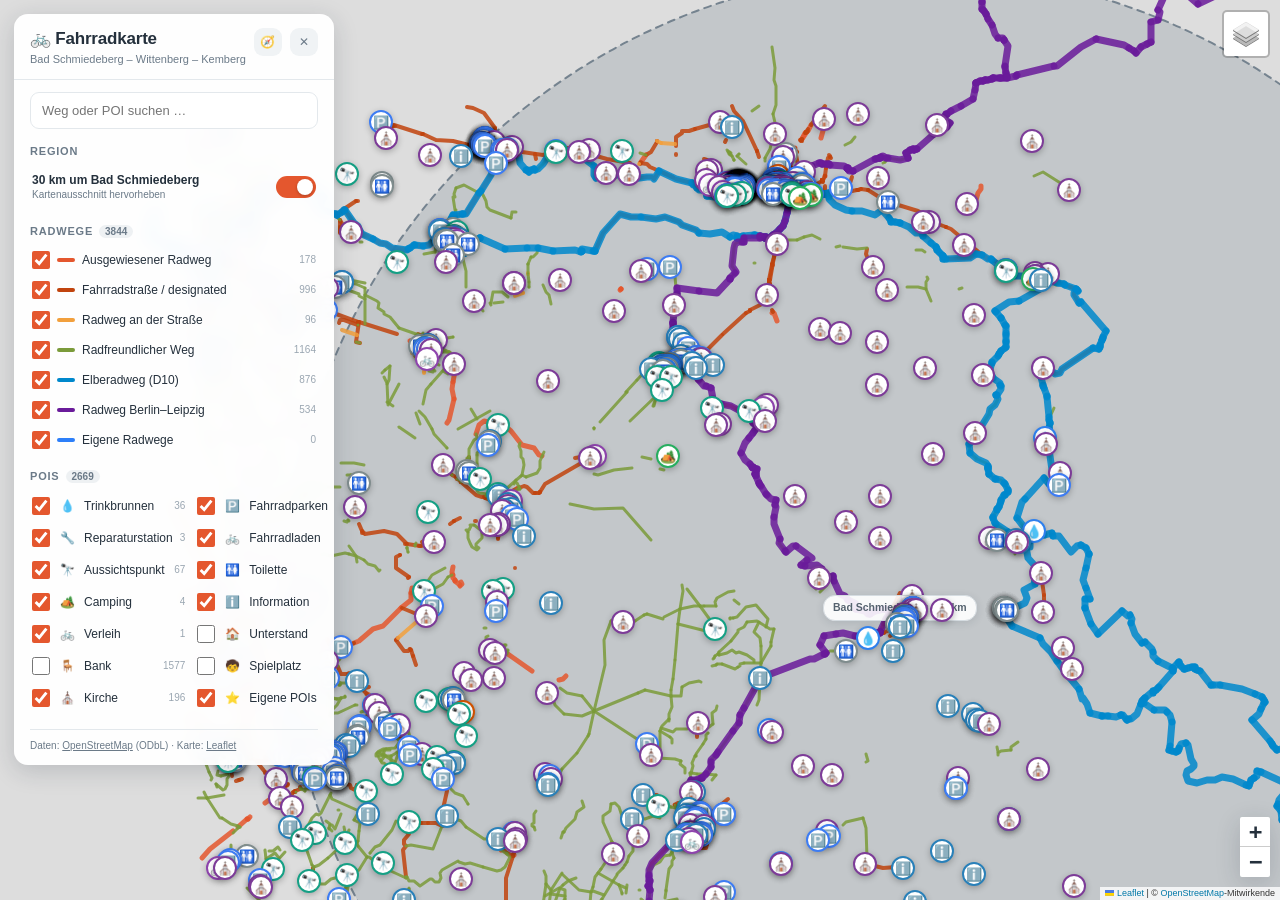
==== index.html @ ef95de22 "Refactor: gemeinsame Utils, robuste Daten-/Editor-Logik, mobile Fixes, AI-Zusammenfassung" ====
<!DOCTYPE html>
<html lang="de">
<head>
  <meta charset="utf-8">
  <meta name="viewport" content="width=device-width, initial-scale=1, viewport-fit=cover">
  <title>Fahrradkarte · Sachsen-Anhalt Süd</title>
  <link rel="stylesheet" href="vendor/leaflet/leaflet.css">
  <link rel="stylesheet" href="css/style.css">
</head>
<body>

<div id="map" aria-label="Interaktive Fahrradkarte"></div>

<!-- Filter-Panel links (auf dem Handy: unten) -->
<aside id="panel" class="panel">
  <header class="panel-head">
    <div>
      <h1>🚲 Fahrradkarte</h1>
      <p class="subtitle">Bad Schmiedeberg – Wittenberg – Kemberg</p>
    </div>
    <button id="to-tour" class="icon-btn" title="Touren planen" aria-label="Touren planen">🧭</button>
    <button id="panel-toggle" class="icon-btn" title="Panel schließen" aria-label="Panel schließen">✕</button>
  </header>

  <div class="panel-body">
    <div class="search-wrap">
      <input id="search" type="search" placeholder="Weg oder POI suchen …" autocomplete="off" aria-label="Suche">
      <div id="search-results" class="search-results" hidden></div>
    </div>

    <section>
      <h2>Region</h2>
      <label class="switch-row" for="region-toggle">
        <span class="switch-text"><b>30 km um Bad Schmiedeberg</b><small>Kartenausschnitt hervorheben</small></span>
        <input type="checkbox" id="region-toggle" checked>
        <span class="switch"></span>
      </label>
    </section>

    <section>
      <h2>Radwege <span class="count" id="count-ways">–</span></h2>
      <div id="way-filters" class="filters"></div>
    </section>

    <section>
      <h2>POIs <span class="count" id="count-pois">–</span></h2>
      <div id="poi-filters" class="filters filters-grid"></div>
    </section>

    <footer class="panel-foot">
      Daten: <a href="https://www.openstreetmap.org/copyright" target="_blank" rel="noopener">OpenStreetMap</a> (ODbL) ·
      Karte: <a href="https://leafletjs.com" target="_blank" rel="noopener">Leaflet</a>
    </footer>
  </div>
</aside>

<!-- Tourenplanen: eigenes Panel, getrennt von den Filtern -->
<aside id="tour-panel" class="panel" hidden>
  <header class="panel-head">
    <div>
      <h1>🧭 Touren planen</h1>
      <p class="subtitle">Eigene Routen und POIs verwalten</p>
    </div>
    <button id="to-filter" class="icon-btn" title="Zu den Filtern" aria-label="Zu den Filtern">☰</button>
    <button id="tour-toggle" class="icon-btn" title="Panel schließen" aria-label="Panel schließen">✕</button>
  </header>

  <div class="panel-body">
    <section>
      <h2>Eigene Radwege <span class="count" id="count-own">0</span></h2>
      <button id="btn-new-way" class="btn primary wide">➕ Radweg anlegen</button>
      <select id="bike-filter" class="bike-filter" aria-label="Eigene Routen nach Radtyp filtern">
        <option value="">Alle Radtypen</option>
      </select>
      <div id="own-way-list" class="own-way-list"></div>
      <button id="btn-clear-ways" class="btn ghost wide clear-ways">🗑️ Alle Routen löschen</button>
    </section>

    <section>
      <h2>Weitere Daten</h2>
      <div class="btn-row">
        <button id="btn-add-poi" class="btn">📍 POI setzen</button>
        <button id="btn-import" class="btn">📥 Import</button>
      </div>
      <div class="btn-row">
        <button id="btn-export" class="btn">📤 Export</button>
        <button id="btn-reset" class="btn ghost">Eigene löschen</button>
      </div>
      <input id="file-input" type="file" accept=".geojson,.json,application/geo+json,application/json" hidden>
    </section>
  </div>
</aside>

<button id="panel-open" class="panel-open" hidden aria-label="Filter öffnen">☰ Filter</button>
<button id="tour-panel-open" class="panel-open tour-open" hidden aria-label="Touren planen öffnen">🧭 Touren</button>

<!-- Radweg-Editor: liegt über der Karte, lässt aber Klicks auf die Karte zu -->
<section id="editor" class="editor" hidden aria-label="Radweg-Editor">
  <header class="editor-head">
    <div>
      <strong id="editor-title">Neuer Radweg</strong>
      <small id="editor-subtitle">Start, Ziel und Abschnitte festlegen</small>
      <span id="editor-compact" class="editor-compact" hidden></span>
    </div>
    <button id="editor-min" class="icon-btn" title="Editor einklappen" aria-label="Editor einklappen">▾</button>
    <button id="editor-close" class="icon-btn" aria-label="Editor schließen">✕</button>
  </header>

  <div class="editor-body">
    <label class="ed-label">Name des Radwegs
      <input id="ed-name" type="text" placeholder="z. B. Runde um Bad Schmiedeberg">
    </label>

    <div class="endpoint-grid">
      <div class="endpoint">
        <div class="endpoint-title"><span class="dot start"></span> Start</div>
        <input id="ed-start-search" type="search" placeholder="Adresse oder Ort" autocomplete="off">
        <div id="ed-start-results" class="geo-results" hidden></div>
        <div class="endpoint-picked">
          <span id="ed-start-label" class="muted">Noch nicht gesetzt</span>
          <button id="ed-pick-start" type="button" class="btn tiny">📍 Karte</button>
        </div>
      </div>
      <div class="endpoint">
        <div class="endpoint-title"><span class="dot end"></span> Ziel</div>
        <input id="ed-end-search" type="search" placeholder="Adresse oder Ort" autocomplete="off">
        <div id="ed-end-results" class="geo-results" hidden></div>
        <div class="endpoint-picked">
          <span id="ed-end-label" class="muted">Noch nicht gesetzt</span>
          <button id="ed-pick-end" type="button" class="btn tiny">📍 Karte</button>
        </div>
      </div>
    </div>

    <label class="ed-label">Notiz (optional)
      <input id="ed-note" type="text" placeholder="z. B. schöner Abschnitt an der Elbe">
    </label>

    <div class="ed-label">Farbe der Route
      <div class="color-row">
        <input id="ed-color" type="color" value="#e4572e" aria-label="Routenfarbe">
        <div id="ed-color-swatches" class="color-swatches"></div>
      </div>
    </div>

    <div class="ed-label">Geeignet für
      <div id="ed-bike-types" class="bike-options"></div>
    </div>

    <div id="ed-track-info" class="track-info">Noch keine Abschnitte – auf die Karte klicken.</div>

    <div class="ed-label">Reihenfolge der Punkte <span class="label-hint">▲ ▼ ändern die Reihenfolge</span>
      <div id="ed-point-list" class="point-list"></div>
    </div>

    <div class="editor-actions">
      <button id="ed-suggest" type="button" class="btn">✨ POIs vorschlagen</button>
      <button id="ed-save" type="button" class="btn primary">💾 Speichern</button>
    </div>

    <div id="ed-suggestions" class="suggestions" hidden>
      <h3>POIs entlang der Route <span id="ed-suggest-count"></span></h3>
      <div id="ed-suggest-type-filter" class="suggest-type-filter"></div>
      <div id="ed-suggestion-list"></div>
    </div>

    <p class="editor-help">
      <strong>Route anpassen:</strong> Linie an beliebiger Stelle anfassen und ziehen = Punkt einfügen und verschieben · freie Kartenstelle antippen = Punkt genau dort einfügen · nummerierten Punkt ziehen = verschieben · Punkt antippen = löschen · in der Punkteliste <kbd>▲</kbd>/<kbd>▼</kbd> antippen = Reihenfolge ändern (erster Punkt = Start, letzter = Ziel).
      <kbd>Esc</kbd> schließt den Editor.
    </p>
  </div>
</section>

<!-- Modal für eigene POIs -->
<div id="dialog-backdrop" class="dialog-backdrop" hidden>
  <div class="dialog" role="dialog" aria-modal="true" aria-labelledby="dialog-title">
    <h2 id="dialog-title">Neuer POI</h2>
    <form id="entry-form">
      <label>Name<br><input id="f-name" type="text" required placeholder="z. B. Trinkbrunnen am Markt"></label>
      <label id="f-type-label">Typ<br><select id="f-type"></select></label>
      <label>Notiz (optional)<br><textarea id="f-note" rows="2" placeholder="z. B. im Sommer geöffnet"></textarea></label>
      <div class="dialog-actions">
        <button type="button" id="f-cancel" class="btn">Abbrechen</button>
        <button type="submit" class="btn primary">Speichern</button>
      </div>
    </form>
  </div>
</div>

<!-- POI einer oder mehreren eigenen Routen zuordnen -->
<div id="assign-backdrop" class="dialog-backdrop" hidden>
  <div class="dialog" role="dialog" aria-modal="true" aria-labelledby="assign-title">
    <h2 id="assign-title">POI zu Radweg hinzufügen</h2>
    <p id="assign-poi-name" class="assign-poi-name"></p>
    <div id="assign-way-list" class="assign-way-list"></div>
    <div class="dialog-actions">
      <button type="button" id="assign-cancel" class="btn">Abbrechen</button>
      <button type="button" id="assign-save" class="btn primary">Übernehmen</button>
    </div>
  </div>
</div>

<div id="toast" class="toast" hidden></div>

<script src="vendor/leaflet/leaflet.js"></script>
<script src="js/utils.js"></script>
<script src="js/config.js"></script>
<!-- editor.js definiert nur die API; app.js ruft init() nach dem Laden der Daten auf. -->
<script src="js/editor.js"></script>
<script src="js/app.js"></script>
</body>
</html>
---- vendor/leaflet/leaflet.css ----
/* required styles */

.leaflet-pane,
.leaflet-tile,
.leaflet-marker-icon,
.leaflet-marker-shadow,
.leaflet-tile-container,
.leaflet-pane > svg,
.leaflet-pane > canvas,
.leaflet-zoom-box,
.leaflet-image-layer,
.leaflet-layer {
	position: absolute;
	left: 0;
	top: 0;
	}
.leaflet-container {
	overflow: hidden;
	}
.leaflet-tile,
.leaflet-marker-icon,
.leaflet-marker-shadow {
	-webkit-user-select: none;
	   -moz-user-select: none;
	        user-select: none;
	  -webkit-user-drag: none;
	}
/* Prevents IE11 from highlighting tiles in blue */
.leaflet-tile::selection {
	background: transparent;
}
/* Safari renders non-retina tile on retina better with this, but Chrome is worse */
.leaflet-safari .leaflet-tile {
	image-rendering: -webkit-optimize-contrast;
	}
/* hack that prevents hw layers "stretching" when loading new tiles */
.leaflet-safari .leaflet-tile-container {
	width: 1600px;
	height: 1600px;
	-webkit-transform-origin: 0 0;
	}
.leaflet-marker-icon,
.leaflet-marker-shadow {
	display: block;
	}
/* .leaflet-container svg: reset svg max-width decleration shipped in Joomla! (joomla.org) 3.x */
/* .leaflet-container img: map is broken in FF if you have max-width: 100% on tiles */
.leaflet-container .leaflet-overlay-pane svg {
	max-width: none !important;
	max-height: none !important;
	}
.leaflet-container .leaflet-marker-pane img,
.leaflet-container .leaflet-shadow-pane img,
.leaflet-container .leaflet-tile-pane img,
.leaflet-container img.leaflet-image-layer,
.leaflet-container .leaflet-tile {
	max-width: none !important;
	max-height: none !important;
	width: auto;
	padding: 0;
	}

.leaflet-container img.leaflet-tile {
	/* See: https://bugs.chromium.org/p/chromium/issues/detail?id=600120 */
	mix-blend-mode: plus-lighter;
}

.leaflet-container.leaflet-touch-zoom {
	-ms-touch-action: pan-x pan-y;
	touch-action: pan-x pan-y;
	}
.leaflet-container.leaflet-touch-drag {
	-ms-touch-action: pinch-zoom;
	/* Fallback for FF which doesn't support pinch-zoom */
	touch-action: none;
	touch-action: pinch-zoom;
}
.leaflet-container.leaflet-touch-drag.leaflet-touch-zoom {
	-ms-touch-action: none;
	touch-action: none;
}
.leaflet-container {
	-webkit-tap-highlight-color: transparent;
}
.leaflet-container a {
	-webkit-tap-highlight-color: rgba(51, 181, 229, 0.4);
}
.leaflet-tile {
	filter: inherit;
	visibility: hidden;
	}
.leaflet-tile-loaded {
	visibility: inherit;
	}
.leaflet-zoom-box {
	width: 0;
	height: 0;
	-moz-box-sizing: border-box;
	     box-sizing: border-box;
	z-index: 800;
	}
/* workaround for https://bugzilla.mozilla.org/show_bug.cgi?id=888319 */
.leaflet-overlay-pane svg {
	-moz-user-select: none;
	}

.leaflet-pane         { z-index: 400; }

.leaflet-tile-pane    { z-index: 200; }
.leaflet-overlay-pane { z-index: 400; }
.leaflet-shadow-pane  { z-index: 500; }
.leaflet-marker-pane  { z-index: 600; }
.leaflet-tooltip-pane   { z-index: 650; }
.leaflet-popup-pane   { z-index: 700; }

.leaflet-map-pane canvas { z-index: 100; }
.leaflet-map-pane svg    { z-index: 200; }

.leaflet-vml-shape {
	width: 1px;
	height: 1px;
	}
.lvml {
	behavior: url(#default#VML);
	display: inline-block;
	position: absolute;
	}


/* control positioning */

.leaflet-control {
	position: relative;
	z-index: 800;
	pointer-events: visiblePainted; /* IE 9-10 doesn't have auto */
	pointer-events: auto;
	}
.leaflet-top,
.leaflet-bottom {
	position: absolute;
	z-index: 1000;
	pointer-events: none;
	}
.leaflet-top {
	top: 0;
	}
.leaflet-right {
	right: 0;
	}
.leaflet-bottom {
	bottom: 0;
	}
.leaflet-left {
	left: 0;
	}
.leaflet-control {
	float: left;
	clear: both;
	}
.leaflet-right .leaflet-control {
	float: right;
	}
.leaflet-top .leaflet-control {
	margin-top: 10px;
	}
.leaflet-bottom .leaflet-control {
	margin-bottom: 10px;
	}
.leaflet-left .leaflet-control {
	margin-left: 10px;
	}
.leaflet-right .leaflet-control {
	margin-right: 10px;
	}


/* zoom and fade animations */

.leaflet-fade-anim .leaflet-popup {
	opacity: 0;
	-webkit-transition: opacity 0.2s linear;
	   -moz-transition: opacity 0.2s linear;
	        transition: opacity 0.2s linear;
	}
.leaflet-fade-anim .leaflet-map-pane .leaflet-popup {
	opacity: 1;
	}
.leaflet-zoom-animated {
	-webkit-transform-origin: 0 0;
	    -ms-transform-origin: 0 0;
	        transform-origin: 0 0;
	}
svg.leaflet-zoom-animated {
	will-change: transform;
}

.leaflet-zoom-anim .leaflet-zoom-animated {
	-webkit-transition: -webkit-transform 0.25s cubic-bezier(0,0,0.25,1);
	   -moz-transition:    -moz-transform 0.25s cubic-bezier(0,0,0.25,1);
	        transition:         transform 0.25s cubic-bezier(0,0,0.25,1);
	}
.leaflet-zoom-anim .leaflet-tile,
.leaflet-pan-anim .leaflet-tile {
	-webkit-transition: none;
	   -moz-transition: none;
	        transition: none;
	}

.leaflet-zoom-anim .leaflet-zoom-hide {
	visibility: hidden;
	}


/* cursors */

.leaflet-interactive {
	cursor: pointer;
	}
.leaflet-grab {
	cursor: -webkit-grab;
	cursor:    -moz-grab;
	cursor:         grab;
	}
.leaflet-crosshair,
.leaflet-crosshair .leaflet-interactive {
	cursor: crosshair;
	}
.leaflet-popup-pane,
.leaflet-control {
	cursor: auto;
	}
.leaflet-dragging .leaflet-grab,
.leaflet-dragging .leaflet-grab .leaflet-interactive,
.leaflet-dragging .leaflet-marker-draggable {
	cursor: move;
	cursor: -webkit-grabbing;
	cursor:    -moz-grabbing;
	cursor:         grabbing;
	}

/* marker & overlays interactivity */
.leaflet-marker-icon,
.leaflet-marker-shadow,
.leaflet-image-layer,
.leaflet-pane > svg path,
.leaflet-tile-container {
	pointer-events: none;
	}

.leaflet-marker-icon.leaflet-interactive,
.leaflet-image-layer.leaflet-interactive,
.leaflet-pane > svg path.leaflet-interactive,
svg.leaflet-image-layer.leaflet-interactive path {
	pointer-events: visiblePainted; /* IE 9-10 doesn't have auto */
	pointer-events: auto;
	}

/* visual tweaks */

.leaflet-container {
	background: #ddd;
	outline-offset: 1px;
	}
.leaflet-container a {
	color: #0078A8;
	}
.leaflet-zoom-box {
	border: 2px dotted #38f;
	background: rgba(255,255,255,0.5);
	}


/* general typography */
.leaflet-container {
	font-family: "Helvetica Neue", Arial, Helvetica, sans-serif;
	font-size: 12px;
	font-size: 0.75rem;
	line-height: 1.5;
	}


/* general toolbar styles */

.leaflet-bar {
	box-shadow: 0 1px 5px rgba(0,0,0,0.65);
	border-radius: 4px;
	}
.leaflet-bar a {
	background-color: #fff;
	border-bottom: 1px solid #ccc;
	width: 26px;
	height: 26px;
	line-height: 26px;
	display: block;
	text-align: center;
	text-decoration: none;
	color: black;
	}
.leaflet-bar a,
.leaflet-control-layers-toggle {
	background-position: 50% 50%;
	background-repeat: no-repeat;
	display: block;
	}
.leaflet-bar a:hover,
.leaflet-bar a:focus {
	background-color: #f4f4f4;
	}
.leaflet-bar a:first-child {
	border-top-left-radius: 4px;
	border-top-right-radius: 4px;
	}
.leaflet-bar a:last-child {
	border-bottom-left-radius: 4px;
	border-bottom-right-radius: 4px;
	border-bottom: none;
	}
.leaflet-bar a.leaflet-disabled {
	cursor: default;
	background-color: #f4f4f4;
	color: #bbb;
	}

.leaflet-touch .leaflet-bar a {
	width: 30px;
	height: 30px;
	line-height: 30px;
	}
.leaflet-touch .leaflet-bar a:first-child {
	border-top-left-radius: 2px;
	border-top-right-radius: 2px;
	}
.leaflet-touch .leaflet-bar a:last-child {
	border-bottom-left-radius: 2px;
	border-bottom-right-radius: 2px;
	}

/* zoom control */

.leaflet-control-zoom-in,
.leaflet-control-zoom-out {
	font: bold 18px 'Lucida Console', Monaco, monospace;
	text-indent: 1px;
	}

.leaflet-touch .leaflet-control-zoom-in, .leaflet-touch .leaflet-control-zoom-out  {
	font-size: 22px;
	}


/* layers control */

.leaflet-control-layers {
	box-shadow: 0 1px 5px rgba(0,0,0,0.4);
	background: #fff;
	border-radius: 5px;
	}
.leaflet-control-layers-toggle {
	background-image: url(images/layers.png);
	width: 36px;
	height: 36px;
	}
.leaflet-retina .leaflet-control-layers-toggle {
	background-image: url(images/layers-2x.png);
	background-size: 26px 26px;
	}
.leaflet-touch .leaflet-control-layers-toggle {
	width: 44px;
	height: 44px;
	}
.leaflet-control-layers .leaflet-control-layers-list,
.leaflet-control-layers-expanded .leaflet-control-layers-toggle {
	display: none;
	}
.leaflet-control-layers-expanded .leaflet-control-layers-list {
	display: block;
	position: relative;
	}
.leaflet-control-layers-expanded {
	padding: 6px 10px 6px 6px;
	color: #333;
	background: #fff;
	}
.leaflet-control-layers-scrollbar {
	overflow-y: scroll;
	overflow-x: hidden;
	padding-right: 5px;
	}
.leaflet-control-layers-selector {
	margin-top: 2px;
	position: relative;
	top: 1px;
	}
.leaflet-control-layers label {
	display: block;
	font-size: 13px;
	font-size: 1.08333em;
	}
.leaflet-control-layers-separator {
	height: 0;
	border-top: 1px solid #ddd;
	margin: 5px -10px 5px -6px;
	}

/* Default icon URLs */
.leaflet-default-icon-path { /* used only in path-guessing heuristic, see L.Icon.Default */
	background-image: url(images/marker-icon.png);
	}


/* attribution and scale controls */

.leaflet-container .leaflet-control-attribution {
	background: #fff;
	background: rgba(255, 255, 255, 0.8);
	margin: 0;
	}
.leaflet-control-attribution,
.leaflet-control-scale-line {
	padding: 0 5px;
	color: #333;
	line-height: 1.4;
	}
.leaflet-control-attribution a {
	text-decoration: none;
	}
.leaflet-control-attribution a:hover,
.leaflet-control-attribution a:focus {
	text-decoration: underline;
	}
.leaflet-attribution-flag {
	display: inline !important;
	vertical-align: baseline !important;
	width: 1em;
	height: 0.6669em;
	}
.leaflet-left .leaflet-control-scale {
	margin-left: 5px;
	}
.leaflet-bottom .leaflet-control-scale {
	margin-bottom: 5px;
	}
.leaflet-control-scale-line {
	border: 2px solid #777;
	border-top: none;
	line-height: 1.1;
	padding: 2px 5px 1px;
	white-space: nowrap;
	-moz-box-sizing: border-box;
	     box-sizing: border-box;
	background: rgba(255, 255, 255, 0.8);
	text-shadow: 1px 1px #fff;
	}
.leaflet-control-scale-line:not(:first-child) {
	border-top: 2px solid #777;
	border-bottom: none;
	margin-top: -2px;
	}
.leaflet-control-scale-line:not(:first-child):not(:last-child) {
	border-bottom: 2px solid #777;
	}

.leaflet-touch .leaflet-control-attribution,
.leaflet-touch .leaflet-control-layers,
.leaflet-touch .leaflet-bar {
	box-shadow: none;
	}
.leaflet-touch .leaflet-control-layers,
.leaflet-touch .leaflet-bar {
	border: 2px solid rgba(0,0,0,0.2);
	background-clip: padding-box;
	}


/* popup */

.leaflet-popup {
	position: absolute;
	text-align: center;
	margin-bottom: 20px;
	}
.leaflet-popup-content-wrapper {
	padding: 1px;
	text-align: left;
	border-radius: 12px;
	}
.leaflet-popup-content {
	margin: 13px 24px 13px 20px;
	line-height: 1.3;
	font-size: 13px;
	font-size: 1.08333em;
	min-height: 1px;
	}
.leaflet-popup-content p {
	margin: 17px 0;
	margin: 1.3em 0;
	}
.leaflet-popup-tip-container {
	width: 40px;
	height: 20px;
	position: absolute;
	left: 50%;
	margin-top: -1px;
	margin-left: -20px;
	overflow: hidden;
	pointer-events: none;
	}
.leaflet-popup-tip {
	width: 17px;
	height: 17px;
	padding: 1px;

	margin: -10px auto 0;
	pointer-events: auto;

	-webkit-transform: rotate(45deg);
	   -moz-transform: rotate(45deg);
	    -ms-transform: rotate(45deg);
	        transform: rotate(45deg);
	}
.leaflet-popup-content-wrapper,
.leaflet-popup-tip {
	background: white;
	color: #333;
	box-shadow: 0 3px 14px rgba(0,0,0,0.4);
	}
.leaflet-container a.leaflet-popup-close-button {
	position: absolute;
	top: 0;
	right: 0;
	border: none;
	text-align: center;
	width: 24px;
	height: 24px;
	font: 16px/24px Tahoma, Verdana, sans-serif;
	color: #757575;
	text-decoration: none;
	background: transparent;
	}
.leaflet-container a.leaflet-popup-close-button:hover,
.leaflet-container a.leaflet-popup-close-button:focus {
	color: #585858;
	}
.leaflet-popup-scrolled {
	overflow: auto;
	}

.leaflet-oldie .leaflet-popup-content-wrapper {
	-ms-zoom: 1;
	}
.leaflet-oldie .leaflet-popup-tip {
	width: 24px;
	margin: 0 auto;

	-ms-filter: "progid:DXImageTransform.Microsoft.Matrix(M11=0.70710678, M12=0.70710678, M21=-0.70710678, M22=0.70710678)";
	filter: progid:DXImageTransform.Microsoft.Matrix(M11=0.70710678, M12=0.70710678, M21=-0.70710678, M22=0.70710678);
	}

.leaflet-oldie .leaflet-control-zoom,
.leaflet-oldie .leaflet-control-layers,
.leaflet-oldie .leaflet-popup-content-wrapper,
.leaflet-oldie .leaflet-popup-tip {
	border: 1px solid #999;
	}


/* div icon */

.leaflet-div-icon {
	background: #fff;
	border: 1px solid #666;
	}


/* Tooltip */
/* Base styles for the element that has a tooltip */
.leaflet-tooltip {
	position: absolute;
	padding: 6px;
	background-color: #fff;
	border: 1px solid #fff;
	border-radius: 3px;
	color: #222;
	white-space: nowrap;
	-webkit-user-select: none;
	-moz-user-select: none;
	-ms-user-select: none;
	user-select: none;
	pointer-events: none;
	box-shadow: 0 1px 3px rgba(0,0,0,0.4);
	}
.leaflet-tooltip.leaflet-interactive {
	cursor: pointer;
	pointer-events: auto;
	}
.leaflet-tooltip-top:before,
.leaflet-tooltip-bottom:before,
.leaflet-tooltip-left:before,
.leaflet-tooltip-right:before {
	position: absolute;
	pointer-events: none;
	border: 6px solid transparent;
	background: transparent;
	content: "";
	}

/* Directions */

.leaflet-tooltip-bottom {
	margin-top: 6px;
}
.leaflet-tooltip-top {
	margin-top: -6px;
}
.leaflet-tooltip-bottom:before,
.leaflet-tooltip-top:before {
	left: 50%;
	margin-left: -6px;
	}
.leaflet-tooltip-top:before {
	bottom: 0;
	margin-bottom: -12px;
	border-top-color: #fff;
	}
.leaflet-tooltip-bottom:before {
	top: 0;
	margin-top: -12px;
	margin-left: -6px;
	border-bottom-color: #fff;
	}
.leaflet-tooltip-left {
	margin-left: -6px;
}
.leaflet-tooltip-right {
	margin-left: 6px;
}
.leaflet-tooltip-left:before,
.leaflet-tooltip-right:before {
	top: 50%;
	margin-top: -6px;
	}
.leaflet-tooltip-left:before {
	right: 0;
	margin-right: -12px;
	border-left-color: #fff;
	}
.leaflet-tooltip-right:before {
	left: 0;
	margin-left: -12px;
	border-right-color: #fff;
	}

/* Printing */

@media print {
	/* Prevent printers from removing background-images of controls. */
	.leaflet-control {
		-webkit-print-color-adjust: exact;
		print-color-adjust: exact;
		}
	}
---- css/style.css ----
:root {
  --accent: #e4572e;
  --accent-dark: #c1440e;
  --ink: #24303c;
  --muted: #6b7a88;
  --line: #e3e8ec;
  --bg: rgba(255, 255, 255, 0.96);
  --shadow: 0 6px 24px rgba(25, 40, 55, 0.18);
}

* { box-sizing: border-box; }
[hidden] { display: none !important; }

html, body {
  margin: 0;
  height: 100%;
  font-family: -apple-system, BlinkMacSystemFont, "Segoe UI", Roboto, Helvetica, Arial, sans-serif;
  color: var(--ink);
  background: #e8ecef;
  -webkit-tap-highlight-color: transparent;
}

#map { width: 100%; height: 100%; }
/* Leaflet übernimmt Gesten selbst; browser-seitiges Panning würde Pinch-Zoom und Linien-Drag stören. */
#map, .leaflet-container, .leaflet-container.route-dragging { touch-action: none; }

/* ---------- Panel ---------- */
.panel {
  position: absolute;
  top: 14px;
  left: 14px;
  width: 320px;
  max-width: calc(100% - 28px);
  max-height: calc(100% - 28px);
  background: var(--bg);
  backdrop-filter: blur(8px);
  border-radius: 14px;
  box-shadow: var(--shadow);
  z-index: 1000;
  display: flex;
  flex-direction: column;
  overflow: hidden;
}
.panel[hidden] { display: none; }

.panel-head {
  display: flex;
  align-items: flex-start;
  justify-content: space-between;
  gap: 8px;
  padding: 14px 16px 12px;
  border-bottom: 1px solid var(--line);
  flex: none;
}
.panel-head h1 { margin: 0; font-size: 17px; letter-spacing: -0.2px; }
.subtitle { margin: 3px 0 0; font-size: 11px; color: var(--muted); line-height: 1.35; }

.icon-btn {
  border: 0;
  background: #f0f3f5;
  color: var(--muted);
  width: 32px;
  height: 32px;
  border-radius: 9px;
  cursor: pointer;
  font-size: 14px;
  flex: none;
}
.icon-btn:hover { background: #e4e9ec; color: var(--ink); }

.panel-body { padding: 12px 16px 14px; overflow-y: auto; overscroll-behavior: contain; }
.panel-body section { margin-top: 16px; }
.panel-body h2, .suggestions h3 {
  margin: 0 0 8px;
  font-size: 11px;
  text-transform: uppercase;
  letter-spacing: 0.8px;
  color: var(--muted);
  display: flex;
  align-items: center;
  gap: 6px;
}
.count {
  background: #eef1f3;
  color: var(--muted);
  border-radius: 10px;
  padding: 1px 6px;
  font-size: 10px;
  letter-spacing: 0;
  text-transform: none;
}

/* ---------- Suche ---------- */
.search-wrap { position: relative; }
#search, .ed-label input, .endpoint input {
  width: 100%;
  padding: 10px 11px;
  border: 1px solid var(--line);
  border-radius: 9px;
  font-size: 13px;
  outline: none;
  background: #fff;
  color: var(--ink);
}
#search:focus, .ed-label input:focus, .endpoint input:focus {
  border-color: var(--accent);
  box-shadow: 0 0 0 3px rgba(228, 87, 46, 0.12);
}
.search-results, .geo-results {
  position: absolute;
  top: calc(100% + 4px);
  left: 0;
  right: 0;
  background: #fff;
  border: 1px solid var(--line);
  border-radius: 9px;
  box-shadow: var(--shadow);
  max-height: 200px;
  overflow-y: auto;
  z-index: 20;
}
.geo-results { position: relative; top: 2px; margin-bottom: 5px; max-height: 150px; }
.search-results button, .geo-results button {
  display: block;
  width: 100%;
  text-align: left;
  border: 0;
  background: none;
  padding: 9px 10px;
  font-size: 12px;
  cursor: pointer;
  border-bottom: 1px solid #f1f3f5;
  line-height: 1.3;
}
.search-results button:hover, .geo-results button:hover { background: #fdf3ef; }
.search-results .kind { color: var(--muted); font-size: 10px; margin-left: 6px; }
.search-results .empty, .geo-results .empty { padding: 9px; font-size: 11px; color: var(--muted); }

/* ---------- Filter ---------- */
.filters { display: flex; flex-direction: column; gap: 2px; }
.filters-grid { display: grid; grid-template-columns: 1fr 1fr; gap: 2px 8px; }
.filter-item {
  display: flex;
  align-items: center;
  gap: 7px;
  font-size: 12px;
  padding: 5px 2px;
  cursor: pointer;
  border-radius: 6px;
  user-select: none;
}
.filter-item:hover { background: #f5f7f8; }
.filter-item input { width: 18px; height: 18px; accent-color: var(--accent); margin: 0; cursor: pointer; flex: none; }
.swatch { width: 18px; height: 4px; border-radius: 3px; flex: none; }
.swatch.poi { width: 20px; height: 20px; border-radius: 50%; display: grid; place-items: center; font-size: 12px; }
.filter-label { flex: 1; white-space: nowrap; overflow: hidden; text-overflow: ellipsis; }
.filter-count { color: #9aa6b1; font-size: 10px; }

/* ---------- Eigene Radwege ---------- */
.own-way-list { display: flex; flex-direction: column; gap: 4px; margin-top: 7px; }
.own-way-item {
  display: flex;
  align-items: center;
  gap: 6px;
  background: #f6f8f9;
  border-radius: 8px;
  padding: 6px 7px;
  font-size: 12px;
}
.own-way-item .name { flex: 1; overflow: hidden; text-overflow: ellipsis; white-space: nowrap; }
.own-way-item .meta { font-size: 10px; color: var(--muted); flex: none; }
.own-way-empty { font-size: 11px; color: var(--muted); padding: 4px 0; }
.own-way-item .del-way {
  flex: none;
  width: 28px; height: 28px;
  padding: 0;
  border: 1px solid transparent;
  border-radius: 7px;
  background: transparent;
  color: var(--muted);
  font-size: 12px;
  cursor: pointer;
}
.own-way-item .del-way:hover { background: #fdecea; border-color: #f5c6c0; color: #c0392b; }
.clear-ways { margin-top: 8px; font-size: 11px; }

/* ---------- Buttons ---------- */
.btn-row { display: flex; gap: 6px; margin-bottom: 6px; }
.btn {
  flex: 1;
  min-height: 38px;
  padding: 8px 9px;
  border: 1px solid var(--line);
  background: #fff;
  color: var(--ink);
  border-radius: 8px;
  font-size: 11.5px;
  font-weight: 600;
  cursor: pointer;
  white-space: nowrap;
}
.btn:hover { border-color: #c9d2d9; background: #f8fafb; }
.btn.primary { background: var(--accent); border-color: var(--accent); color: #fff; }
.btn.primary:hover { background: var(--accent-dark); border-color: var(--accent-dark); }
.btn.ghost { width: 100%; color: var(--muted); background: transparent; border-style: dashed; }
.btn.wide { width: 100%; }
.btn.tiny { flex: none; min-height: 30px; padding: 4px 8px; font-size: 11px; }
.btn.active { background: #2d7ff9; border-color: #2d7ff9; color: #fff; }

.panel-foot {
  margin-top: 16px;
  padding-top: 10px;
  border-top: 1px solid var(--line);
  font-size: 10px;
  color: var(--muted);
}
.panel-foot a { color: var(--muted); }

.panel-open {
  position: absolute;
  top: 14px;
  left: 14px;
  z-index: 1000;
  background: var(--bg);
  border: 0;
  border-radius: 10px;
  box-shadow: var(--shadow);
  padding: 11px 15px;
  font-size: 13px;
  font-weight: 700;
  cursor: pointer;
  color: var(--ink);
}

/* ---------- Radweg-Editor ---------- */
.editor {
  position: absolute;
  top: 14px;
  right: 14px;
  width: 360px;
  max-width: calc(100% - 28px);
  max-height: calc(100% - 28px);
  background: var(--bg);
  backdrop-filter: blur(8px);
  border-radius: 14px;
  box-shadow: var(--shadow);
  z-index: 1100;
  display: flex;
  flex-direction: column;
  overflow: hidden;
}
.editor-head {
  display: flex;
  justify-content: space-between;
  align-items: flex-start;
  gap: 8px;
  padding: 12px 14px;
  border-bottom: 1px solid var(--line);
  flex: none;
}
.editor-head strong { font-size: 15px; display: block; }
.editor-head small { display: block; font-size: 10.5px; color: var(--muted); margin-top: 2px; }
.editor-compact { display: block; font-size: 11px; color: var(--muted); margin-top: 2px; font-weight: 400; }
.editor-body { padding: 12px 14px 16px; overflow-y: auto; overscroll-behavior: contain; }

/* Eingeklappt: nur noch eine schmale Leiste – die Karte bleibt voll nutzbar */
.editor.collapsed { max-height: none; }
.editor.collapsed .editor-body,
.editor.collapsed .editor-head small { display: none; }
.editor.collapsed .editor-head { border-bottom: 0; padding: 8px 14px; align-items: center; }
.editor.collapsed .editor-head strong { font-size: 13px; }

.ed-label { display: block; font-size: 10.5px; text-transform: uppercase; letter-spacing: .6px; color: var(--muted); margin-bottom: 10px; }
.ed-label input { display: block; margin-top: 4px; text-transform: none; letter-spacing: 0; font-size: 13px; color: var(--ink); }

.endpoint-grid { display: grid; grid-template-columns: 1fr 1fr; gap: 10px; margin-bottom: 12px; }
.endpoint { position: relative; min-width: 0; }
.endpoint-title { font-size: 11px; font-weight: 700; margin-bottom: 4px; display: flex; align-items: center; gap: 5px; }
.dot { width: 9px; height: 9px; border-radius: 50%; display: inline-block; }
.dot.start { background: #27ae60; }
.dot.end { background: #e74c3c; }
.endpoint-picked { display: flex; align-items: center; gap: 4px; margin-top: 5px; }
.endpoint-picked span { flex: 1; font-size: 10.5px; overflow: hidden; text-overflow: ellipsis; white-space: nowrap; }
.muted { color: var(--muted); }
.set { color: var(--ink); font-weight: 600; }

.track-info {
  background: #eef5fb;
  color: #22506e;
  border-radius: 8px;
  padding: 8px 10px;
  font-size: 11px;
  line-height: 1.4;
  margin: 4px 0 10px;
}
.label-hint { text-transform: none; letter-spacing: 0; color: #9aa6b1; font-weight: 400; }
.point-list { display: flex; flex-direction: column; gap: 3px; margin: 5px 0 2px; }
.point-empty { font-size: 10.5px; color: var(--muted); padding: 4px 2px; }
.point-row {
  display: flex;
  align-items: center;
  gap: 5px;
  background: #f6f8f9;
  border-radius: 7px;
  padding: 4px 6px;
  font-size: 11px;
}
.point-nr {
  width: 19px; height: 19px;
  border-radius: 50%;
  background: var(--accent);
  color: #fff;
  display: grid; place-items: center;
  font-size: 10px; font-weight: 700;
  flex: none;
}
.point-row .ptxt { flex: 1; min-width: 0; overflow: hidden; text-overflow: ellipsis; white-space: nowrap; }
.point-row .pcoord { color: var(--muted); font-size: 9px; flex: none; }
.mv-btn {
  flex: none;
  width: 26px; height: 26px;
  padding: 0;
  border: 1px solid var(--line);
  border-radius: 6px;
  background: #fff;
  color: var(--ink);
  font-size: 11px;
  cursor: pointer;
}
.mv-btn:hover:not(:disabled) { background: #f0f3f5; }
.mv-btn:disabled { opacity: .35; cursor: default; }
.editor-actions { display: flex; gap: 6px; margin-bottom: 10px; }
.editor-help { font-size: 10.5px; color: var(--muted); line-height: 1.5; margin: 12px 0 0; }
.editor-help kbd { background: #eef1f3; border-radius: 4px; padding: 0 4px; font-size: 10px; }

.suggestions { border-top: 1px solid var(--line); padding-top: 10px; }
.suggestions h3 { margin-bottom: 6px; }
#ed-suggest-count { background: #eef1f3; border-radius: 10px; padding: 1px 6px; font-size: 10px; }
.suggestion-item {
  display: flex;
  align-items: center;
  gap: 7px;
  padding: 6px 3px;
  font-size: 11.5px;
  border-bottom: 1px solid #f2f4f5;
  cursor: pointer;
}
.suggestion-item input { width: 19px; height: 19px; accent-color: var(--accent); margin: 0; flex: none; }
.suggestion-item .ico { font-size: 15px; flex: none; }
.suggestion-item .txt { flex: 1; min-width: 0; }
.suggestion-item .txt b { display: block; font-weight: 600; overflow: hidden; text-overflow: ellipsis; white-space: nowrap; }
.suggestion-item .txt small { color: var(--muted); font-size: 10px; }
.suggestion-item .dist { color: var(--muted); font-size: 10px; flex: none; }

/* ---------- Dialog ---------- */
.dialog-backdrop {
  position: absolute;
  inset: 0;
  background: rgba(20, 30, 40, 0.35);
  z-index: 2000;
  display: grid;
  place-items: center;
  padding: 16px;
}
.dialog {
  background: #fff;
  border-radius: 14px;
  box-shadow: 0 12px 40px rgba(0,0,0,0.25);
  padding: 18px;
  width: min(360px, 100%);
}
.dialog h2 { margin: 0 0 14px; font-size: 16px; }
.dialog label { display: block; font-size: 11px; color: var(--muted); margin-bottom: 10px; }
.dialog input, .dialog select, .dialog textarea {
  width: 100%;
  margin-top: 4px;
  padding: 9px;
  font-size: 14px;
  color: var(--ink);
  border: 1px solid var(--line);
  border-radius: 8px;
  outline: none;
  font-family: inherit;
}
.dialog input:focus, .dialog select:focus, .dialog textarea:focus { border-color: var(--accent); }
.dialog-actions { display: flex; gap: 8px; margin-top: 14px; }

/* ---------- Toast ---------- */
.toast {
  position: absolute;
  bottom: 24px;
  left: 50%;
  transform: translateX(-50%);
  background: #24303c;
  color: #fff;
  padding: 10px 15px;
  border-radius: 10px;
  font-size: 12px;
  box-shadow: var(--shadow);
  z-index: 3000;
  max-width: 80%;
  text-align: center;
}

/* ---------- Leaflet ---------- */
.leaflet-container { font-family: inherit; }
.leaflet-control-zoom { border: none !important; box-shadow: var(--shadow) !important; }
.leaflet-control-zoom a { color: var(--ink) !important; width: 34px; height: 34px; line-height: 34px; font-size: 18px; }
.leaflet-control-attribution { font-size: 9px !important; background: rgba(255,255,255,0.8) !important; }
.leaflet-popup-content-wrapper { border-radius: 10px; box-shadow: var(--shadow); }
.leaflet-popup-content { font-size: 12px; margin: 10px 12px; }
.popup-title { font-size: 13px; font-weight: 700; margin-bottom: 4px; }
.popup-meta { font-size: 11px; color: var(--muted); line-height: 1.5; }
.popup-meta a { color: var(--accent); }
.popup-note { margin-top: 6px; font-size: 11px; font-style: italic; }
.popup-pois { margin-top: 8px; padding-top: 7px; border-top: 1px solid var(--line); font-size: 11px; }
.popup-pois b { display: block; margin-bottom: 3px; }
.popup-pois span { display: block; color: var(--muted); }

.poi-icon, .vertex-icon, .route-poi-icon { background: transparent; border: none; }
.poi-icon span {
  display: grid; place-items: center;
  width: 24px; height: 24px;
  border-radius: 50%;
  background: #fff;
  border: 2px solid currentColor;
  box-shadow: 0 2px 6px rgba(0,0,0,0.25);
  font-size: 13px; line-height: 1;
}
.vertex-icon span {
  display: grid; place-items: center;
  width: 22px; height: 22px;
  border-radius: 50%;
  background: #2d7ff9;
  color: #fff;
  border: 2px solid #fff;
  box-shadow: 0 2px 6px rgba(0,0,0,.3);
  font-size: 10px; font-weight: 700;
}
.vertex-icon.first span { background: #27ae60; }
.vertex-icon.last span { background: #e74c3c; }
.route-poi-icon span {
  display: grid; place-items: center;
  width: 22px; height: 22px;
  border-radius: 50%;
  background: #ffd166;
  border: 2px solid #fff;
  box-shadow: 0 2px 6px rgba(0,0,0,.25);
  font-size: 11px;
}

/* ---------- Routen-Farbe, Radtyp, POI-Zuordnung ---------- */
.bike-filter {
  width: 100%;
  margin: 6px 0 8px;
  padding: 8px 9px;
  font-size: 12px;
  color: var(--ink);
  background: #fff;
  border: 1px solid var(--line);
  border-radius: 8px;
}
.own-way-item .color-dot {
  width: 20px;
  height: 20px;
  border-radius: 50%;
  border: 2px solid #fff;
  box-shadow: 0 0 0 1px #ccd4da;
  padding: 0;
  cursor: pointer;
  flex: none;
}
.own-way-item .color-dot::-webkit-color-swatch-wrapper { padding: 0; }
.own-way-item .color-dot::-webkit-color-swatch { border: none; border-radius: 50%; }
.own-way-item .bike-mini { font-size: 10px; color: var(--muted); flex: none; }

.color-row { display: flex; align-items: center; gap: 8px; margin-top: 5px; }
#ed-color {
  width: 38px;
  height: 32px;
  padding: 2px;
  border: 1px solid var(--line);
  border-radius: 7px;
  background: #fff;
  cursor: pointer;
  flex: none;
}
#ed-color::-webkit-color-swatch-wrapper { padding: 0; }
#ed-color::-webkit-color-swatch { border: none; border-radius: 5px; }
.color-swatches { display: flex; flex-wrap: wrap; gap: 5px; }
.swatch-btn {
  width: 24px;
  height: 24px;
  border-radius: 50%;
  border: 2px solid #fff;
  box-shadow: 0 0 0 1px #cbd3d9;
  cursor: pointer;
  padding: 0;
}
.swatch-btn.selected { box-shadow: 0 0 0 2px var(--ink); }

.bike-options { display: flex; flex-wrap: wrap; gap: 5px; margin-top: 5px; }
.bike-chip {
  display: inline-flex;
  align-items: center;
  gap: 4px;
  padding: 5px 8px;
  border: 1px solid var(--line);
  border-radius: 20px;
  background: #fff;
  font-size: 11px;
  cursor: pointer;
  user-select: none;
}
.bike-chip input { position: absolute; opacity: 0; pointer-events: none; }
.bike-chip.active { background: #fff1eb; border-color: var(--accent); color: var(--accent-dark); font-weight: 700; }

.suggest-type-filter { display: flex; flex-wrap: wrap; gap: 4px; margin-bottom: 8px; }
.type-chip {
  padding: 4px 8px;
  border: 1px solid var(--line);
  border-radius: 14px;
  background: #fff;
  font-size: 10.5px;
  cursor: pointer;
}
.type-chip.active { background: var(--accent); border-color: var(--accent); color: #fff; }

.assign-poi-name { font-size: 12px; color: var(--muted); margin: -6px 0 12px; }
.assign-way-list { max-height: 45vh; overflow-y: auto; }
.assign-way-item {
  display: flex;
  align-items: center;
  gap: 8px;
  padding: 9px 4px;
  border-bottom: 1px solid #f1f3f5;
  font-size: 12px;
  cursor: pointer;
}
.assign-way-item input { width: 20px; height: 20px; accent-color: var(--accent); margin: 0; flex: none; }
.assign-way-item .color-dot { width: 14px; height: 14px; border-radius: 50%; flex: none; }
.assign-way-item .txt { flex: 1; min-width: 0; overflow: hidden; text-overflow: ellipsis; white-space: nowrap; }
.assign-way-item .cnt { color: var(--muted); font-size: 10px; flex: none; }
.assign-empty { font-size: 12px; color: var(--muted); padding: 10px 0; }

.popup-action {
  display: inline-block;
  margin-top: 8px;
  padding: 6px 10px;
  background: var(--accent);
  color: #fff;
  border-radius: 7px;
  font-size: 11px;
  font-weight: 700;
  cursor: pointer;
}
.popup-action:hover { background: var(--accent-dark); }

/* ---------- Regions-Schalter und Touren-Panel ---------- */
.panel-head .icon-btn { width: 28px; height: 28px; font-size: 12px; }
.switch-row {
  display: flex;
  align-items: center;
  justify-content: space-between;
  gap: 10px;
  min-height: 44px;
  padding: 8px 2px;
  font-size: 12px;
  cursor: pointer;
}
.switch-text { display: flex; flex-direction: column; gap: 2px; min-width: 0; }
.switch-text b { font-weight: 600; }
.switch-text small { color: var(--muted); font-size: 10px; }
.switch-row input { position: absolute; opacity: 0; width: 0; height: 0; }
.switch {
  width: 40px; height: 22px;
  border-radius: 12px;
  background: #cbd3d9;
  position: relative;
  flex: none;
  transition: background .18s ease;
}
.switch::after {
  content: '';
  position: absolute;
  top: 3px; left: 3px;
  width: 16px; height: 16px;
  border-radius: 50%;
  background: #fff;
  box-shadow: 0 1px 3px rgba(0, 0, 0, .25);
  transition: transform .18s ease;
}
.switch-row input:checked + .switch { background: var(--accent); }
.switch-row input:checked + .switch::after { transform: translateX(18px); }
.switch-row input:focus-visible + .switch { outline: 2px solid var(--accent-dark); outline-offset: 2px; }

/* Der Cursor wird in editor.js am Karten-Container gesetzt (preferCanvas: true =>
   keine SVG-Klasse). Hier absichtlich keine wirkungslosen .route-drag-line-Regeln. */

.tour-open { left: 132px; }
.region-label span {
  display: inline-block;
  padding: 4px 9px;
  border-radius: 12px;
  background: rgba(255, 255, 255, .9);
  border: 1px solid #d5dce1;
  color: #55636f;
  font-size: 10.5px;
  font-weight: 700;
  white-space: nowrap;
  box-shadow: 0 2px 8px rgba(25, 40, 55, .12);
}

/* ---------- Handy / Touch ---------- */
@media (max-width: 700px) {
  .panel {
    top: auto;
    bottom: 0;
    left: 0;
    width: 100%;
    max-width: 100%;
    max-height: 52vh;
    border-radius: 18px 18px 0 0;
    padding-bottom: env(safe-area-inset-bottom);
  }
  .panel-head { padding: 16px 16px 12px; position: relative; }
  .panel-head::before {
    content: '';
    position: absolute;
    top: 6px; left: 50%;
    transform: translateX(-50%);
    width: 36px; height: 4px;
    border-radius: 3px;
    background: #d5dce1;
  }
  .panel-body { padding: 10px 14px 20px; }
  .panel-open { top: auto; bottom: 14px; left: 14px; min-height: 44px; }
  .tour-open { left: 126px; }
  .filters-grid { grid-template-columns: 1fr; }
  .btn { min-height: 44px; font-size: 12.5px; }
  .btn.tiny { min-height: 38px; font-size: 12px; }
  .filter-item { padding: 8px 3px; font-size: 12.5px; }
  .filter-item input { width: 22px; height: 22px; }
  #search { min-height: 44px; font-size: 15px; }

  .editor {
    top: auto;
    bottom: 0;
    left: 0;
    right: 0;
    width: 100%;
    max-width: 100%;
    max-height: 78vh;
    border-radius: 18px 18px 0 0;
    padding-bottom: env(safe-area-inset-bottom);
  }
  .editor-head { padding: 16px 16px 12px; }
  .editor-head .icon-btn { width: 38px; height: 38px; }
  .editor.collapsed .editor-head { padding: 8px 16px; }
  .editor-body { padding: 12px 16px 22px; }
  .endpoint-grid { grid-template-columns: 1fr; gap: 12px; }
  .endpoint input, .ed-label input { min-height: 44px; font-size: 15px; }
  .geo-results { max-height: 130px; }
  .suggestion-item { padding: 10px 3px; }
  .suggestion-item input { width: 24px; height: 24px; }
  .own-way-item .del-way { width: 38px; height: 38px; font-size: 15px; }
  .point-row { padding: 6px; font-size: 12px; }
  .mv-btn { width: 36px; height: 36px; font-size: 14px; }
  .pcoord { font-size: 10px; }
  .bike-filter { min-height: 44px; font-size: 14px; }
  .bike-chip { padding: 9px 12px; font-size: 12px; }
  .type-chip { padding: 8px 12px; font-size: 12px; }
  .swatch-btn { width: 32px; height: 32px; }
  #ed-color { width: 46px; height: 40px; }
  .assign-way-item { padding: 13px 4px; }
  .assign-way-item input { width: 24px; height: 24px; }
  .editor-help { font-size: 11px; }

  .dialog-backdrop { align-items: end; padding: 0; }
  .dialog {
    width: 100%;
    border-radius: 18px 18px 0 0;
    padding: 20px 18px calc(22px + env(safe-area-inset-bottom));
  }
  .dialog input, .dialog select, .dialog textarea { font-size: 16px; min-height: 44px; }
  .toast { bottom: 12px; max-width: 92%; }
  /* Attribution muss auch mobil sichtbar bleiben (ODbL-/Tile-Bedingungen), nur kompakt. */
  .leaflet-control-attribution {
    font-size: 9px !important;
    line-height: 1.2 !important;
    max-width: 65vw;
    padding: 0 4px !important;
    opacity: .85;
  }
  .leaflet-control-attribution a { color: #5a6874; }
}

@media (max-width: 380px) {
  .subtitle { font-size: 10px; }
  .editor-actions { flex-direction: column; }
}

@media (prefers-reduced-motion: no-preference) {
  .panel, .editor { transition: transform .18s ease; }
}
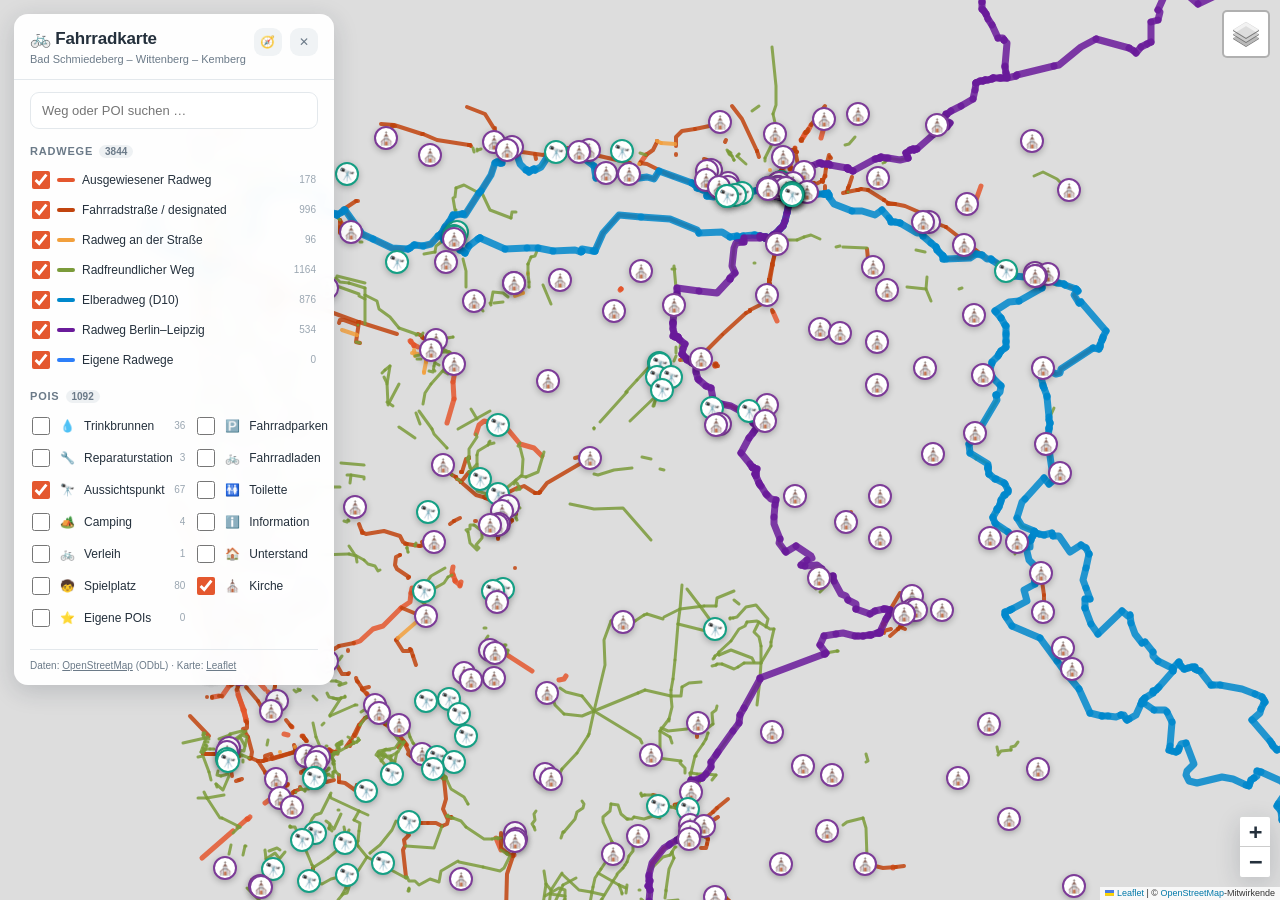
==== commit e7bb9f20: "Add GPX/KML import (Komoot, Strava, Garmin, Outdooractive, ...)" ====
--- a/index.html
+++ b/index.html
@@ -86,7 +86,7 @@
         <button id="btn-export" class="btn">📤 Export</button>
         <button id="btn-reset" class="btn ghost">Eigene löschen</button>
       </div>
-      <input id="file-input" type="file" accept=".geojson,.json,application/geo+json,application/json" hidden>
+      <input id="file-input" type="file" accept=".geojson,.json,.gpx,.kml,application/geo+json,application/json,application/gpx+xml,application/vnd.google-earth.kml+xml" hidden>
     </section>
   </div>
 </aside>
